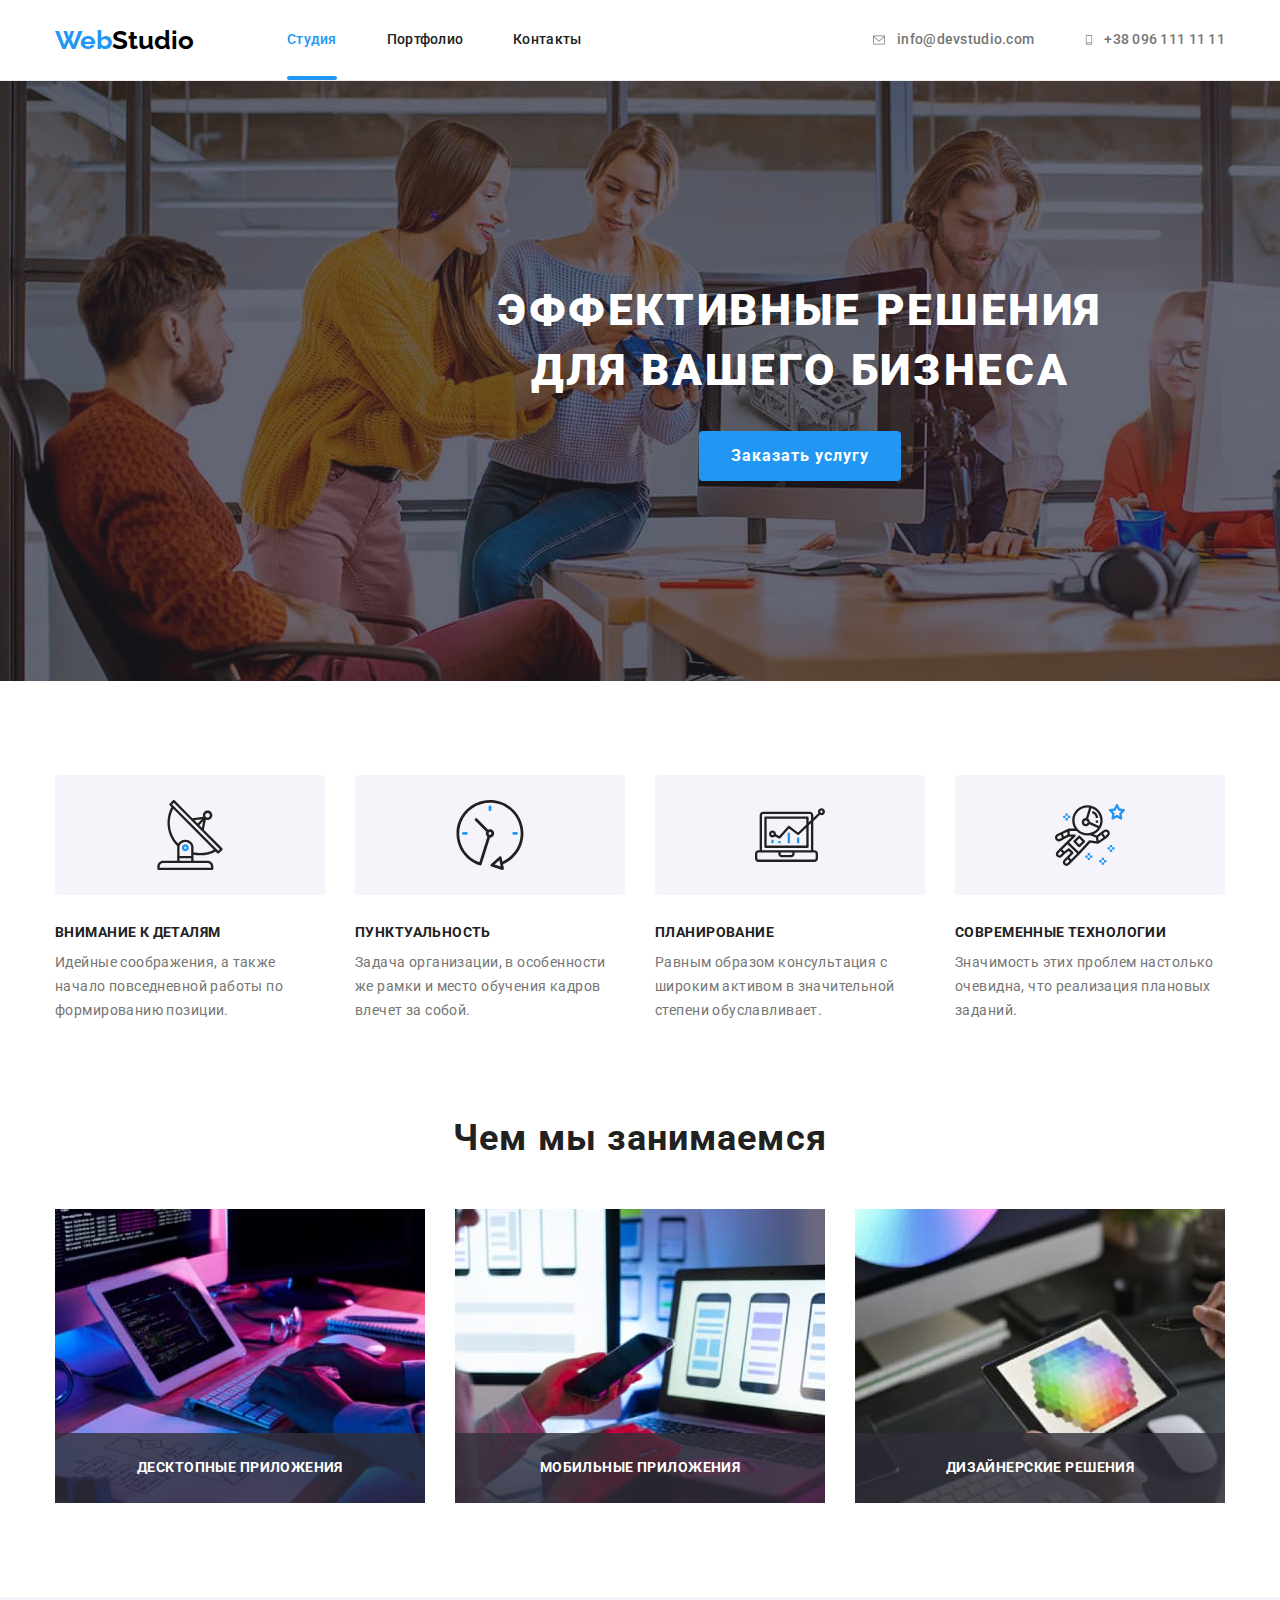
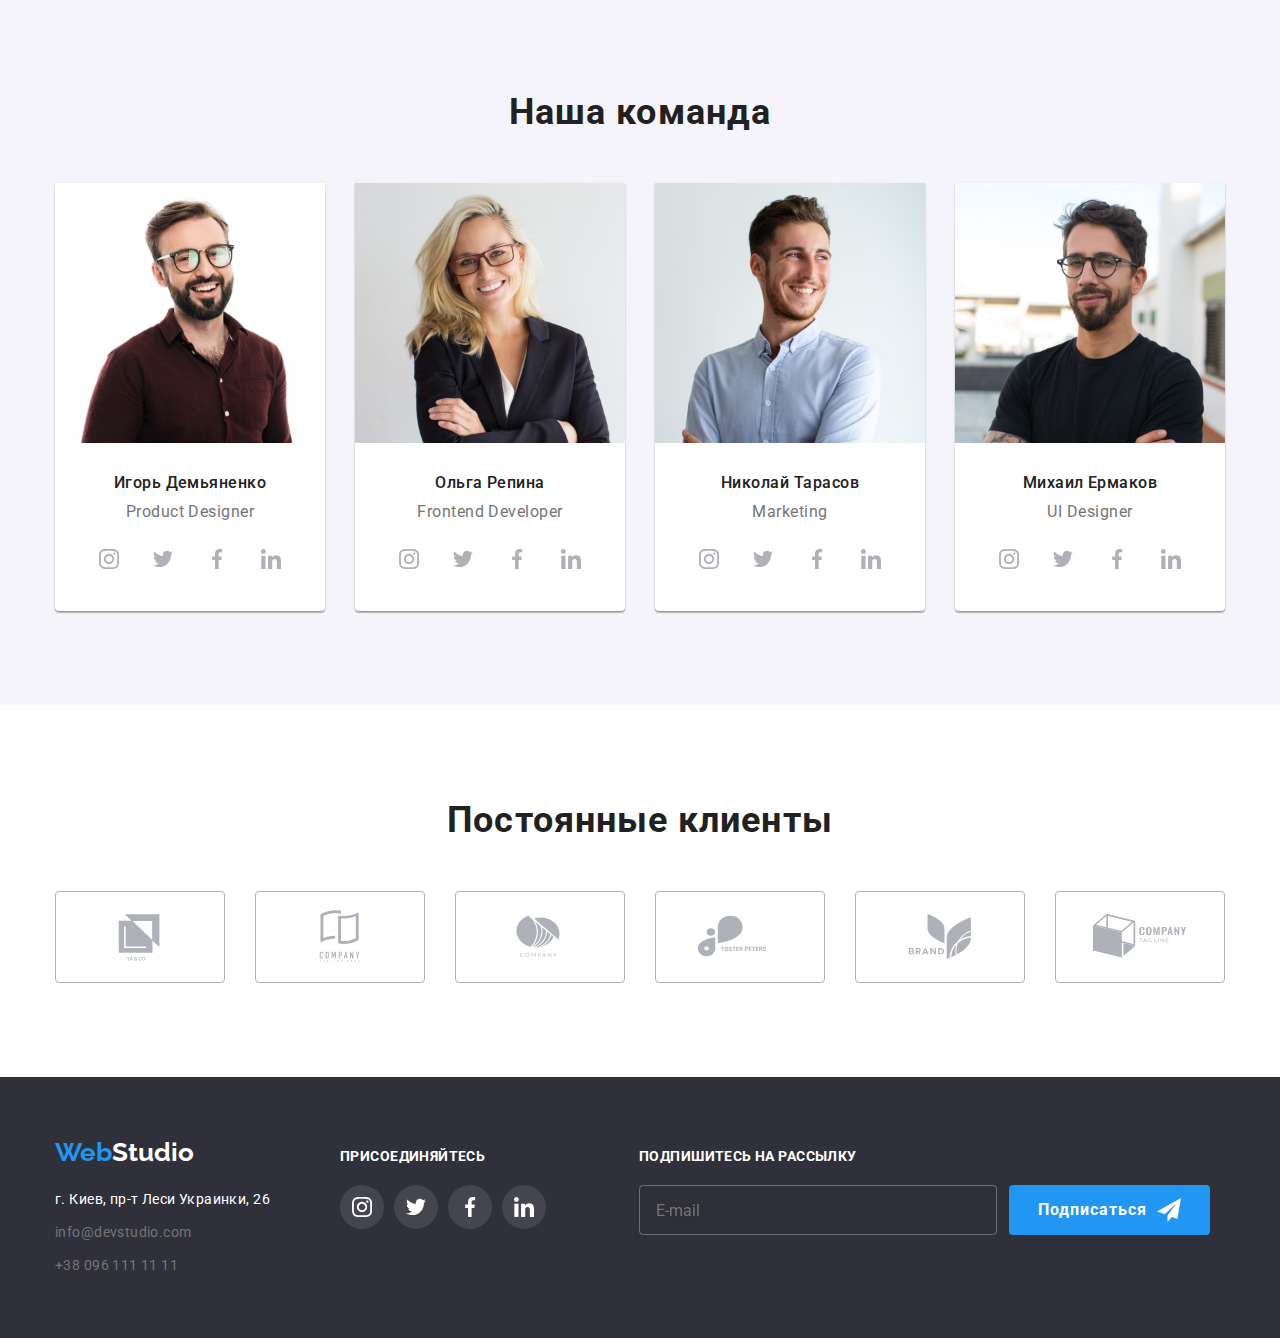
==== index.html @ 9da82aa9 "добавлена форма" ====
<!DOCTYPE html>
<html lang="ru">
<head>
    <meta charset="UTF-8">
    <meta http-equiv="X-UA-Compatible" content="IE=edge">
    <meta name="viewport" content="width=device-width, initial-scale=1.0">
    <title>Document</title>
    <link rel="preconnect" href="https://fonts.googleapis.com">
    <link rel="preconnect" href="https://fonts.gstatic.com" crossorigin>
    <link href="https://fonts.googleapis.com/css2?family=Raleway:wght@700&family=Roboto:wght@400;500;700;900&display=swap" rel="stylesheet">
    <link rel="stylesheet" href="https://cdnjs.cloudflare.com/ajax/libs/modern-normalize/1.1.0/modern-normalize.min.css">
    <link rel="stylesheet" href="./css/styles.css">
</head>
<body >
    <header class="page-header">
        <div class="container header-container">
        <nav class="navigation">
        <a href="" lang="en" class="logo"> <span class="accent-logo">Web</span>Studio</a>
            <ul class="site-nav list">
                <li class="site-nav-item current-page"><a class="site-nav-link site-nav-current" href="">Студия</a></li>
                <li class="site-nav-item"><a class="site-nav-link" href="./portfolio.html">Портфолио</a></li>
                <li class="site-nav-item"><a class="site-nav-link" href="">Контакты</a></li>
            </ul>
        </nav>
        <ul class="auth-nav list">
            <li class="navigation-link"><a href="mailto:info@devstudio.com" class="auth-nav-link link">
                <svg class="auth-nav-icon" width="16" height="12">
                    <use href="./images/sprite.svg#icon-mail"></use>
                </svg>
                info@devstudio.com</a></li>
            <li ><a href="tel:+380961111111" class="auth-nav-link link">
                <svg class="auth-nav-icon" width="10" height="16">
                    <use href="./images/sprite.svg#icon-phone"></use>
                </svg>
                +38 096 111 11 11</a></li>
        </ul>
        </div>
    </header>
    <main>
        <section class="hero">
            <div class="container">
            <h1 class="title hero-title">Эффективные решения <br> для вашего бизнеса</h1>
            <button type="button" class="button" data-modal-open>Заказать услугу</button>
            </div>
        </section>
        <section class="advantage-section">
            <div class="container">
<!--Скрыть заголовок-->
            <h2 class="visually-hidden">Преимущества</h2>
            <ul class="advantage-list list">
                <li class="advantage-list-wrap">
                   <div class="thumb">
                       <svg width="70" height="70">
                           <use href="./images/sprite.svg#icon-antenna"></use>
                       </svg>
                   </div>
                    <h3 class="advantage-list-title">Внимание к деталям</h3>
                    <p class="advantage-list-text">Идейные соображения, а также начало повседневной работы по формированию позиции.</p>
                </li>
                <li class="advantage-list-wrap">
                    <div class="thumb">
                        <svg width="70" height="70">
                            <use href="./images/sprite.svg#icon-clock"></use>
                        </svg>
                    </div>
                    <h3 class="advantage-list-title">Пунктуальность</h3>
                    <p class="advantage-list-text">Задача организации, в особенности же рамки и место обучения кадров влечет за собой.</p>
                </li>
                <li class="advantage-list-wrap">
                    <div class="thumb">
                        <svg width="70" height="70">
                            <use href="./images/sprite.svg#icon-diagram"></use>
                        </svg>
                    </div>
                    <h3 class="advantage-list-title">Планирование</h3>
                    <p class="advantage-list-text">Равным образом консультация с широким активом в значительной степени обуславливает.</p>
                </li>
                <li class="advantage-list-wrap">
                    <div class="thumb">
                        <svg width="70" height="70">
                            <use href="./images/sprite.svg#icon-astronaut"></use>
                        </svg>
                    </div>
                    <h3 class="advantage-list-title">Современные технологии</h3>
                    <p class="advantage-list-text">Значимость этих проблем настолько очевидна, что реализация плановых заданий.</p>
                </li>
            </ul>
            </div>
        </section>
        <section class="work-section">
            <div class="container">
            <h2 class="work">Чем мы занимаемся</h2>
            <ul class="work-list list">
                <li class="work-photo"><img src="images/box1.jpg" alt="Человек печатает на клавиатуре" width="370" height="294">
                <div class="work-thumb"><h3 class="work-name">Десктопные приложения</h3></div></li>
                <li class="work-photo"><img src="images/box2.jpg" alt="Смартфон и ноутбук" width="370" height="294">
                    <div class="work-thumb"><h3 class="work-name">Мобильные приложения</h3></div></li>
                <li class="work-photo"><img src="images/box3.jpg" alt="Палитра цветов" width="370" height="294">
                    <div class="work-thumb"><h3 class="work-name">Дизайнерские решения</h3></div></li>
            </ul>
        </div>
        </section>
        <section class="team-section">
            <div class="container">
                <h2 class="team">Наша команда</h2>
                <ul class="team-list list">
                    <li class="team-list-wrap">
                        <img src="images/photo1.jpg" alt="фото Игоря Демьяненко" width="270" height="260">
                        <div class="team-name">
                        <h3 class="team-list-title">Игорь Демьяненко</h3>
                        <p class="team-position" lang="en">Product Designer</p>
                        <ul class="master-social list">
                            <li class="social-item list"><a href="" class="social-link">
                                <svg class="social-icon" width="20" height="20">
                                    <use href="./images/sprite.svg#icon-instagram"></use>
                                </svg>
                            </a></li>
                            <li class="social-item list"><a href="" class="social-link">
                                <svg class="social-icon" width="20" height="20">
                                    <use href="./images/sprite.svg#icon-twitter"></use>
                                </svg>
                            </a></li>
                            <li class="social-item list"><a href="" class="social-link">
                                <svg class="social-icon" width="20" height="20">
                                    <use href="./images/sprite.svg#icon-facebook"></use>
                                </svg>
                            </a></li>
                            <li class="social-item list"><a href="" class="social-link">
                                <svg class="social-icon" width="20" height="20">
                                    <use href="./images/sprite.svg#icon-linkedin"></use>
                                </svg>
                            </a></li>
                        </ul>
                        </div>
                    </li>

                    <li class="team-list-wrap">
                        <img src="images/photo2.jpg" alt="фото Ольги Репиной" width="270" height="260">
                        <div class="team-name">
                        <h3 class="team-list-title">Ольга Репина</h3>
                        <p class="team-position" lang="en" >Frontend Developer</p>
                        <ul class="master-social list">
                            <li class="social-item list"><a href="" class="social-link">
                                <svg class="social-icon" width="20" height="20">
                                    <use href="./images/sprite.svg#icon-instagram"></use>
                                </svg>
                            </a></li>
                            <li class="social-item list"><a href="" class="social-link">
                                <svg class="social-icon" width="20" height="20">
                                    <use href="./images/sprite.svg#icon-twitter"></use>
                                </svg>
                            </a></li>
                            <li class="social-item list"><a href="" class="social-link">
                                <svg class="social-icon" width="20" height="20">
                                    <use href="./images/sprite.svg#icon-facebook"></use>
                                </svg>
                            </a></li>
                            <li class="social-item list"><a href="" class="social-link">
                                <svg class="social-icon" width="20" height="20">
                                    <use href="./images/sprite.svg#icon-linkedin"></use>
                                </svg>
                            </a></li>
                        </ul>
                        </div>
                     </li>

                    <li class="team-list-wrap">
                        <img src="images/photo3.jpg" alt="фото Николая Тарасова" width="270" height="260">
                        <div class="team-name">
                        <h3 class="team-list-title">Николай Тарасов</h3>
                        <p class="team-position" lang="en">Marketing</p>
                        <ul class="master-social list">
                            <li class="social-item list"><a href="" class="social-link">
                                <svg class="social-icon" width="20" height="20">
                                    <use href="./images/sprite.svg#icon-instagram"></use>
                                </svg>
                            </a></li>
                            <li class="social-item list"><a href="" class="social-link">
                                <svg class="social-icon" width="20" height="20">
                                    <use href="./images/sprite.svg#icon-twitter"></use>
                                </svg>
                            </a></li>
                            <li class="social-item list"><a href="" class="social-link">
                                <svg class="social-icon" width="20" height="20">
                                    <use href="./images/sprite.svg#icon-facebook"></use>
                                </svg>
                            </a></li>
                            <li class="social-item list"><a href="" class="social-link">
                                <svg class="social-icon" width="20" height="20">
                                    <use href="./images/sprite.svg#icon-linkedin"></use>
                                </svg>
                            </a></li>
                        </ul>
                        </div>
                     </li>

                    <li class="team-list-wrap">
                        <img src="images/photo4.jpg" alt="фото Михаила Ермакова" width="270" height="260">
                        <div class="team-name">
                        <p class="team-list-title">Михаил Ермаков</p>
                        <p class="team-position" lang="en">UI Designer</p>
                        <ul class="master-social list">
                            <li class="social-item list"><a href="" class="social-link">
                                <svg class="social-icon" width="20" height="20">
                                    <use href="./images/sprite.svg#icon-instagram"></use>
                                </svg>
                            </a></li>
                            <li class="social-item list"><a href="" class="social-link">
                                <svg class="social-icon" width="20" height="20">
                                    <use href="./images/sprite.svg#icon-twitter"></use>
                                </svg>
                            </a></li>
                            <li class="social-item list"><a href="" class="social-link">
                                <svg class="social-icon" width="20" height="20">
                                    <use href="./images/sprite.svg#icon-facebook"></use>
                                </svg>
                            </a></li>
                            <li class="social-item list"><a href="" class="social-link">
                                <svg class="social-icon" width="20" height="20">
                                    <use href="./images/sprite.svg#icon-linkedin"></use>
                                </svg>
                            </a></li>
                        </ul>
                        </div>
                    </li>
                </ul>
            </div>
        </section>
        <section class="container clients-section">
            <h2 class="clients">Постоянные клиенты</h2>
            <ul class="list partner-list">  
                <li class="partner"><a href="" class="partner-item">
                    <svg class="partner-logo" width="106" height="60">
                        <use href="./images/sprite.svg#icon-Logo-1"></use>
                    </svg></a></li> 
                <li class="partner"><a href="" class="partner-item">
                    <svg class="partner-logo" width="106" height="60">
                        <use href="./images/sprite.svg#icon-Logo-2"></use>
                    </svg></a></li>
                <li class="partner"><a href="" class="partner-item">
                    <svg class="partner-logo" width="106" height="60">
                        <use href="./images/sprite.svg#icon-Logo-3"></use>
                    </svg></a></li>
                <li class="partner"><a href="" class="partner-item">
                    <svg class="partner-logo" width="106" height="60">
                        <use href="./images/sprite.svg#icon-Logo-4"></use>
                    </svg></a></li>
                <li class="partner"><a href="" class="partner-item">
                    <svg class="partner-logo" width="106" height="60">
                        <use href="./images/sprite.svg#icon-Logo-5"></use>
                    </svg></a></li>
                <li class="partner"><a href="" class="partner-item">
                    <svg class="partner-logo" width="106" height="60">
                        <use href="./images/sprite.svg#icon-Logo-6"></use>
                    </svg></a></li>   
            </ul>
        </section>
    </main>
    <footer class="footer">
        <div class="footer-container container">
        <div class="address-container">
            <a href="" lang="en" class="logo-footer"> <span class="accent-logo">Web</span>Studio</a>
            <address class="address"> 
                <a href="https://goo.gl/maps/5iMmkAFJoWgHCpp79" target="_blank" class="address-map link">г. Киев, пр-т Леси Украинки, 26</a>  
                <ul class="address-list list">
                    <li class="address-mail"><a href="mailto:info@devstudio.com">info@devstudio.com</a></li>
                    <li><a href="tel:+380961111111" >+38 096 111 11 11</a></li>
                </ul>
            </address>
        </div>
        <div class="social-footer">
            <p class="social-title">присоединяйтесь</p>
            <ul class="master-social-footer">
                <li class="social-item list"><a href="" class="social-link-footer">
                    <svg class="social-icon-footer" width="20" height="20">
                        <use href="./images/sprite.svg#icon-instagram"></use>
                    </svg>
                </a></li>
                <li class="social-item list"><a href="" class="social-link-footer">
                    <svg class="social-icon-footer" width="20" height="20">
                        <use href="./images/sprite.svg#icon-twitter"></use>
                    </svg>
                </a></li>
                <li class="social-item list"><a href="" class="social-link-footer">
                    <svg class="social-icon-footer" width="20" height="20">
                        <use href="./images/sprite.svg#icon-facebook"></use>
                    </svg>
                </a></li>
                <li class="social-item list"><a href="" class="social-link-footer">
                    <svg class="social-icon-footer" width="20" height="20">
                        <use href="./images/sprite.svg#icon-linkedin"></use>
                    </svg>
                </a></li>
            </ul>
        </div>
        <div class="mail-container">
            <p class="social-title">подпишитесь на рассылку</p>
            <form class="mail-form">
                <input type="text" name="mail" placeholder="E-mail" class="form-input-mail">
                <button type="submit" class="button-mail">Подписаться
                    <svg class="send-icon" width="24" height="24">
                        <use href="./images/sprite.svg#icon-send"></use>
                    </svg>
                </button>


            </form>
        </div>
    </div>
        </footer>
        <div class="backdrop is-hidden" data-modal>
            <div class="modal">
                <button type="button" class="button-open" data-modal-close>
                    <svg class="button-open-icon" width="18" height="18">
                        <use href="./images/sprite.svg#icon-close"></use>
                    </svg>
                </button>
                <form class="form-info">
                <p class="info">Оставьте свои данные, мы вам перезвоним</p>
                    <label class="form-label"> Имя
                        <span class="form-field">
                            <input type="text" class="form-input" name="name">
                            <svg class="form-icon" width="18" height="18">
                                <use href="./images/sprite.svg#icon-person-black"></use>
                            </svg>
                        </span>
                    </label>
                    <label class="form-label"> Телефон
                        <span class="form-field">
                            <input type="tel" class="form-input" name="tel">
                            <svg class="form-icon" width="13" height="13">
                                <use href="./images/sprite.svg#icon-phone-black"></use>
                            </svg>
                        </span>
                    </label>
                    <label class="form-label"> Почта
                        <span class="form-field">
                            <input type="email" class="form-input" name="mail">
                            <svg class="form-icon" width="15" height="12">
                                <use href="./images/sprite.svg#icon-email-black"></use>
                            </svg>
                        </span>
                    </label>
                     <label class="form-comment-label" > Комментарий 
                         <span class="form-comment">
                        <textarea name="comment-area" class="comment-area" placeholder="Введите текст"></textarea></span>
                     </label>
                     <label class="checkbox-label" for="check">
                         <input type="checkbox" id="check" class="checkbox visually-hidden" name="policy">
                             <span class="icon-check">
                                <svg class="modal-form-icon" width="16" height="15">
                                    <use href="./images/sprite.svg#icon-Vector"></use>
                                </svg>
                             </span>Соглашаюсь с рассылкой и принимаю   <a href="" class="checkbox-link"> Условия договора</a> </label>
                         <div class="send-button"><button type="submit" class="button">Отправить</button></div>
                        </form>
            </div>
        </div>
        <script src="./js/modal.js"></script>
    </body>
    </html>
</body>
</html>
---- css/styles.css ----
:root {
  --primary-text-color: #757575;
  --title-text-color: #212121;
  --accent-color: #2196f3;
  --white-color: #ffffff;
  --grey-color: rgba(255, 255, 255, 0, 6);
  --bg-color: #2f303a;
  --secondary-bg-color: #f5f4fa;
}

body {
  color: var(--primary-text-color);
  font-family: Roboto, sans-serif;
}

.container {
  width: 1200px;
  padding-left: 15px;
  padding-right: 15px;
  margin: 0 auto;
}

.link {
  text-decoration: none;
}
.list {
  list-style: none;
  padding: 0;
  margin: 0;
}

img {
  display: block;
}

p,
h1,
h2,
h3,
h4,
h5,
h6 {
  margin-top: 0;
  margin-bottom: 0;
}

.visually-hidden {
  position: absolute;
  width: 1px;
  height: 1px;
  margin: -1px;
  padding: 0;
  overflow: hidden;
  border: 0;
  clip: rect(0 0 0 0);
}

/*header*/

.header-container {
  display: flex;
  align-items: center;
}
.page-header {
  border-bottom: 1px solid #ececec;
}

/*logo*/
.logo {
  margin-right: 93px;
  color: black;
  font-family: Raleway;
  font-weight: 700;
  font-size: 26px;
  line-height: 1.19;
  text-decoration: none;
}
.accent-logo {
  color: var(--accent-color);
}

/*navigation*/

.navigation {
  display: flex;
  align-items: center;
}

.site-nav,
.auth-nav {
  display: flex;
  align-items: center;
}

.site-nav a,
.auth-nav a {
  font-weight: 500;
  font-size: 14px;
  line-height: 1.14;
  letter-spacing: 0.02em;
}

.site-nav a {
  color: var(--title-text-color);
  text-decoration: none;
  transition: color 250ms cubic-bezier(0.4, 0, 0.2, 1);
}

.site-nav-link {
  display: block;
  padding-top: 32px;
  padding-bottom: 32px;
  position: relative;
}

.site-nav-current::after {
  position: absolute;
  bottom: 0;
  left: 0;
  content: '';
  display: block;
  background-color: #2196f3;
  border-radius: 2px;
  height: 4px;
  width: 100%;
}

.site-nav a:hover,
.site-nav a:focus {
  color: var(--accent-color);
}

.auth-nav a {
  color: var(--primary-text-color);
}

.auth-nav-icon {
  margin-right: 10px;
  fill: var(--primary-text-color);
  transition: fill 250ms cubic-bezier(0.4, 0, 0.2, 1);
}

.auth-nav-link:hover,
.auth-nav-link:focus {
  color: var(--accent-color);
}

.auth-nav-link:hover .auth-nav-icon,
.auth-nav-link:focus .auth-nav-icon {
  fill: var(--accent-color);
}

.site-nav-item:not(:last-child) {
  margin-right: 50px;
}

.current-page a {
  color: var(--accent-color);
}

.auth-nav {
  margin-left: auto;
}
.navigation-link {
  display: flex;
  align-items: center;
  margin-right: 50px;
}

.auth-nav-link {
  display: flex;
  align-items: center;
  font-size: 14px;
  line-height: 16px;
  letter-spacing: 0.02em;
  transition: color 250ms cubic-bezier(0.4, 0, 0.2, 1);
}

/*hero*/

.hero {
  padding-top: 200px;
  padding-bottom: 200px;
  text-align: center;
  background-color: var(--bg-color);
  background-image: linear-gradient(rgba(47, 48, 58, 0.4), rgba(47, 48, 58, 0.4)),
    url(../images/main/hero.jpg);
  background-repeat: no-repeat;
  background-position: center;
  width: 1600px;
  margin: auto;
}
.title {
  margin-top: 0;
  margin-bottom: 30px;

  color: var(--white-color);
  font-weight: 900;
  font-size: 44px;
  line-height: 1.36;
  letter-spacing: 0.06em;
  text-transform: uppercase;
}

.hero-title {
  margin-bottom: 30px;
}

.button {
  border-radius: 4px;
  border: none;
  padding: 10px 32px;
  min-width: 200px;
  color: var(--white-color);
  background-color: var(--accent-color);
  font-family: inherit;
  font-weight: 700;
  font-size: 16px;
  line-height: 1.9;
  text-align: center;
  letter-spacing: 0.06em;
  cursor: pointer;
  transition: background-color 250ms cubic-bezier(0.4, 0, 0.2, 1);
}

.button:hover,
.button:focus {
  background-color: #188ce8;
}

/*advantages*/

.thumb {
  display: flex;
  justify-content: center;
  align-items: center;
  margin-bottom: 30px;
  background-color: #f5f4fa;
  border-radius: 4px;
  width: 270px;
  height: 120px;
}

.icon {
  width: 65px;
  height: 70px;
}

.advantage-section {
  padding-top: 94px;
  padding-bottom: 94px;
}

.advantage-list-title {
  margin-bottom: 10px;
  color: var(--title-text-color);

  font-weight: 700;
  font-size: 14px;
  line-height: 1.14;
  letter-spacing: 0.03em;
  text-transform: uppercase;
}

.advantage-list-text {
  font-weight: 400;
  font-size: 14px;
  line-height: 1.71;
  letter-spacing: 0.03em;
}

.advantage-list {
  display: flex;
}

.advantage-list-wrap {
  width: 270px;
}

.advantage-list-wrap:not(:last-child) {
  margin-right: 30px;
}

/*work*/
.work,
.team {
  margin-bottom: 50px;
  color: var(--title-text-color);

  font-weight: 700;
  font-size: 36px;
  line-height: 1.17;
  font-weight: bold;
  text-align: center;
  letter-spacing: 0.03em;
}

.work-list {
  display: flex;
}

.work-photo:not(:last-child) {
  margin-right: 30px;
}

.work-photo {
  position: relative;
}

.work-thumb {
  position: absolute;
  bottom: 0;
  left: 0;
  display: flex;
  width: 100%;
  height: 70px;
  background-color: rgba(47, 48, 58, 0.8);

  justify-content: center;
  align-items: center;
}

.work-name {
  font-weight: 700;
  font-size: 14px;
  line-height: 1.14;
  letter-spacing: 0.03em;
  text-transform: uppercase;

  color: var(--white-color);
}

.work-section {
  padding-bottom: 94px;
}
/*team*/
.team-section {
  background: var(--secondary-bg-color);
  padding-top: 94px;
  padding-bottom: 94px;
}

.team-list-title {
  margin-bottom: 10px;
  color: var(--title-text-color);

  font-weight: 500;
  font-size: 16px;
  line-height: 1.19;
  letter-spacing: 0.03em;
}

.team-list {
  display: flex;
  justify-content: center;
}

.team-list-wrap:not(:last-child) {
  margin-right: 30px;
}

.team-list-wrap {
  width: 270px;
  background: var(--white-color);
  border-radius: 0px 0px 4px 4px;
  box-shadow: 0px 1px 3px rgba(0, 0, 0, 0.12), 0px 1px 1px rgba(0, 0, 0, 0.14),
    0px 2px 1px rgba(0, 0, 0, 0.2);
}

.team-name {
  padding-top: 30px;
  padding-bottom: 30px;
  text-align: center;
}

.team-position {
  margin-bottom: 16px;
  font-weight: 400;
  font-size: 16px;
  line-height: 1.19;
  text-align: center;
  letter-spacing: 0.03em;
}

.master-social {
  display: flex;
  justify-content: center;
}

.social-title {
  margin-bottom: 20px;
  font-weight: 700;
  font-size: 14px;
  line-height: 1.14;
  letter-spacing: 0.03em;
  text-transform: uppercase;
  color: var(--white-color);
}

.social-item {
  padding-left: 0;
  display: flex;
  justify-content: center;
  width: 44px;
  height: 44px;
}
.social-item:not(:last-child) {
  margin-right: 10px;
}

.social-link {
  display: flex;
  justify-content: center;
  align-items: center;
  width: 100%;
  border-radius: 50%;
  background-color: var(--white-color);
  transition: background-color 250ms cubic-bezier(0.4, 0, 0.2, 1);
}

.social-link:hover,
.social-link:focus {
  background-color: var(--accent-color);
}

.social-icon {
  fill: #afb1b8;
  transition: fill 250ms cubic-bezier(0.4, 0, 0.2, 1);
}
.social-link:hover .social-icon,
.social-link:focus .social-icon {
  fill: var(--white-color);
}

/*partners*/
.clients-section {
  padding-bottom: 94px;
  padding-top: 94px;
}

.partner-item {
  display: flex;
  justify-content: center;
  align-items: center;
  width: 170px;
  height: 92px;
  border: 1px solid #afb1b8;
  border-radius: 4px;
  transition: border 250ms cubic-bezier(0.4, 0, 0.2, 1),
    border-radius 250ms cubic-bezier(0.4, 0, 0.2, 1);
}

.partner:not(:last-child) {
  margin-right: 30px;
}

.partner-logo {
  fill: #afb1b8;
  transition: fill 250ms cubic-bezier(0.4, 0, 0.2, 1);
}

.partner-item:hover,
.partner-item:focus {
  border: 1px solid var(--accent-color);
  border-radius: 4px;
}

.partner-item:hover .partner-logo,
.partner-item:focus .partner-logo {
  fill: var(--accent-color);
}

.clients {
  font-weight: 700;
  font-size: 36px;
  line-height: 42px;
  text-align: center;
  letter-spacing: 0.03em;

  color: var(--title-text-color);
  margin-bottom: 50px;
}

.partner-list {
  display: flex;
}

/*footer*/
.footer-container {
  display: flex;
  align-items: baseline;
  position: relative;
}
.footer {
  padding-top: 60px;
  padding-bottom: 60px;
  background: var(--bg-color);
  padding-left: 15px;
  padding-right: 15px;
  margin: 0 auto;
}

.address-container {
  margin-right: 70px;
}
.address,
.address-list a {
  font-style: normal;
  font-weight: 400;
  font-size: 14px;
  line-height: 1.71;
  letter-spacing: 0.03em;
  transition: color 250ms cubic-bezier(0.4, 0, 0.2, 1);
}

.address-map {
  display: block;
  margin-bottom: 9px;
  color: var(--white-color);
}

.address-list a {
  color: var(--grey-color);
  text-decoration: none;
}

.address a:hover,
.address a:focus {
  color: var(--white-color);
}

.logo-footer {
  display: block;
  margin-bottom: 20px;
  color: var(--white-color);
  font-family: Raleway;
  font-weight: 700;
  font-size: 26px;
  line-height: 1.19;
  text-decoration: none;
}

.address-mail {
  margin-bottom: 9px;
}

.social-link-footer {
  display: flex;
  justify-content: center;
  align-items: center;
  width: 100%;
  border-radius: 50%;
  background-color: rgba(255, 255, 255, 0.1);
  transition: background-color 250ms cubic-bezier(0.4, 0, 0.2, 1);
}
.social-icon-footer {
  fill: var(--white-color);
}

.social-link-footer:hover,
.social-link-footer:focus {
  background-color: var(--accent-color);
}

.master-social-footer {
  display: flex;
  align-content: center;
  padding-left: 0;
  margin: 0;
}

.social-footer {
  margin-right: 93px;
}

.mail-form {
  display: flex;
}

.form-input-mail {
  padding-left: 16px;
  margin-right: 12px;
  width: 358px;
  height: 50px;
  border: 1px solid rgba(255, 255, 255, 0.3);
  box-sizing: border-box;
  filter: drop-shadow(0px 4px 4px rgba(0, 0, 0, 0.15));
  border-radius: 4px;
  background-color: transparent;
}

.form-input:focus {
  border-color: #2196f3;
  cursor: pointer;
  outline: none;
}

.form-input:focus + .form-icon {
  fill: var(--accent-color);
}

.button-mail {
  display: flex;
  align-items: center;
  justify-content: center;
  border-radius: 4px;
  border: none;
  padding: 10px 29px;
  min-width: 200px;
  height: 50px;
  color: var(--white-color);
  background-color: var(--accent-color);
  font-family: inherit;
  font-weight: 700;
  font-size: 16px;
  line-height: 1.9;
  text-align: center;
  letter-spacing: 0.06em;
  cursor: pointer;
  transition: background-color 250ms cubic-bezier(0.4, 0, 0.2, 1);
}

.send-icon {
  margin-left: 10px;
}

/*portfolio*/

.work-examples-section {
  padding-bottom: 94px;
  padding-top: 94px;
}

.work-button {
  padding: 6px 12px 6px 12px;
  color: var(--title-text-color);
  background-color: var(--secondary-bg-color);
  font-family: inherit;
  font-weight: 500;
  font-size: 16px;
  line-height: 1.63;
  text-align: center;
  letter-spacing: 0.03em;
  cursor: pointer;
  border-radius: 4px;
  border: none;
  transition: background-color 250ms cubic-bezier(0.4, 0, 0.2, 1),
    color 250ms cubic-bezier(0.4, 0, 0.2, 1), box-shadow 250ms cubic-bezier(0.4, 0, 0.2, 1);
}
.work-button:hover,
.work-button:focus {
  color: var(--white-color);
  background-color: var(--accent-color);
  box-shadow: 0px 3px 1px rgba(0, 0, 0, 0.1), 0px 1px 2px rgba(0, 0, 0, 0.08),
    0px 2px 2px rgba(0, 0, 0, 0.12);
}

.work-button-wrap:not(:last-child) {
  margin-right: 8px;
}

.work-card-element {
  flex-basis: calc(100% / 3 - 30px);
  margin-left: 30px;
  margin-top: 30px;
}

.work-card-link {
  display: block;
  transition: box-shadow 250ms cubic-bezier(0.4, 0, 0.2, 1);
}

.work-card-link:hover,
.work-card-link:focus {
  box-shadow: 0px 1px 1px rgba(0, 0, 0, 0.12), 0px 4px 4px rgba(0, 0, 0, 0.06),
    1px 4px 6px rgba(0, 0, 0, 0.16);
}

.work-card-element:hover .portfolio-text,
.work-card-element:focus .portfolio-text {
  transform: translateY(0);
}

.work-examples-overlay {
  position: relative;
  overflow: hidden;
}

.examples-text {
  font-weight: 400px;
  font-size: 18px;
  line-height: 1.56;
  letter-spacing: 0.03em;
  color: var(--white-color);
}

.portfolio-text {
  position: absolute;
  top: 0;
  left: 0;
  width: 100%;
  height: ;
  padding: 63px 24px 63px 24px;
  background-color: rgba(33, 150, 243, 0.9);
  transform: translateY(100%);
  transition: transform 250ms cubic-bezier(0.4, 0, 0.2, 1);
}

.work-examples {
  display: flex;
  flex-wrap: wrap;
  margin-left: -30px;
  margin-top: -30px;
}
.work-card-item {
  padding: 20px 24px 20px 24px;
  border: 1px solid #eeeeee;
  border-top: 0;
}

.work-examples-title {
  margin-bottom: 4px;
  color: var(--title-text-color);

  font-weight: 700;
  font-size: 18px;
  line-height: 2;
  letter-spacing: 0.06em;
}

.work-examples-form {
  font-weight: 400;
  font-size: 16px;
  line-height: 1.88;
  letter-spacing: 0.03em;
}

.work-link {
  text-decoration: none;
}

.work-nav {
  display: flex;
  margin-bottom: 50px;
  justify-content: center;
}

.backdrop {
  position: fixed;
  height: 100vh;
  width: 100vw;
  background-color: rgba(0, 0, 0, 0.2);
  top: 0;
  transition: opacity 250ms, visibility 250ms;
}

.modal {
  position: absolute;
  top: 50%;
  left: 50%;
  transform: translate(-50%, -50%);
  min-width: 528px;
  min-height: 581px;
  background-color: #ffffff;
  box-shadow: 0px 1px 3px rgba(0, 0, 0, 0.12), 0px 1px 1px rgba(0, 0, 0, 0.14),
    0px 2px 1px rgba(0, 0, 0, 0.2);
  border-radius: 4px;
}
.button-open {
  display: flex;
  justify-content: center;
  align-items: center;
  width: 30px;
  height: 30px;
  background-color: #ffffff;
  border: 1px solid rgba(0, 0, 0, 0.1);
  border-radius: 50%;
  position: absolute;
  right: 8px;
  top: 8px;
  transition: fill 250ms cubic-bezier(0.4, 0, 0.2, 1);
}

.button-open:hover,
.button-open:focus {
  fill: var(--accent-color);
  cursor: pointer;
}

.backdrop.is-hidden {
  opacity: 0;
  visibility: hidden;
  pointer-events: none;
}

.form-info {
  padding: 40px;
}
.info {
  margin-bottom: 12px;
  font-weight: bold;
  font-size: 20px;
  line-height: 1.15;
  text-align: center;
  letter-spacing: 0.03em;
  color: var(--title-text-color);
}

.form-field {
  display: block;
  position: relative;
}

.form-input {
  margin-top: 4px;
  margin-bottom: 10px;
  padding-left: 35px;
  width: 100%;
  height: 40px;
  border: 1px solid rgba(33, 33, 33, 0.2);
  box-sizing: border-box;
  border-radius: 4px;
  transition: border-color 250ms cubic-bezier(0.4, 0, 0.2, 1);
}

.form-icon {
  fill: #000;
  position: absolute;
  left: 15px;
  top: 50%;
  transform: translateY(-50%);
  transition: fill 250ms cubic-bezier(0.4, 0, 0.2, 1);
}

.comment-area {
  margin-top: 4px;
  margin-bottom: 20px;
  padding: 12px 16px 12px 16px;
  width: 100%;
  height: 120px;

  border: 1px solid rgba(33, 33, 33, 0.2);
  box-sizing: border-box;
  border-radius: 4px;
  resize: none;
  transition: border-color 250ms cubic-bezier(0.4, 0, 0.2, 1);
}

.comment-area::placeholder {
  font-weight: normal;
  font-size: 14px;
  line-height: 1.14;
  letter-spacing: 0.01em;
  color: rgba(117, 117, 117, 0.5);
}

.comment-area:focus {
  border-color: #2196f3;
  cursor: pointer;
  outline: none;
}

.form-comment {
  display: block;
}

.icon-check {
  display: flex;
  align-items: center;
  justify-content: center;
  width: 16px;
  height: 15px;
  border: 2px solid #212121;
  border-radius: 2px;
  margin-right: 7px;
}

.checkbox-label {
  display: flex;
  align-items: center;
  font-weight: normal;
  font-size: 14px;
  line-height: 1.71;
  letter-spacing: 0.03em;
  color: #757575;
}

.checkbox-link {
  color: var(--accent-color);
  margin-left: 5px;
}

.modal-form-icon {
  fill: #ffffff;
}

.checkbox:checked + .icon-check {
  background-color: var(--accent-color);
  background-size: contain;
  background-origin: border-box;
  border-color: var(--accent-color);
}

.send-button {
  display: flex;
  justify-content: center;
  margin-top: 30px;
}
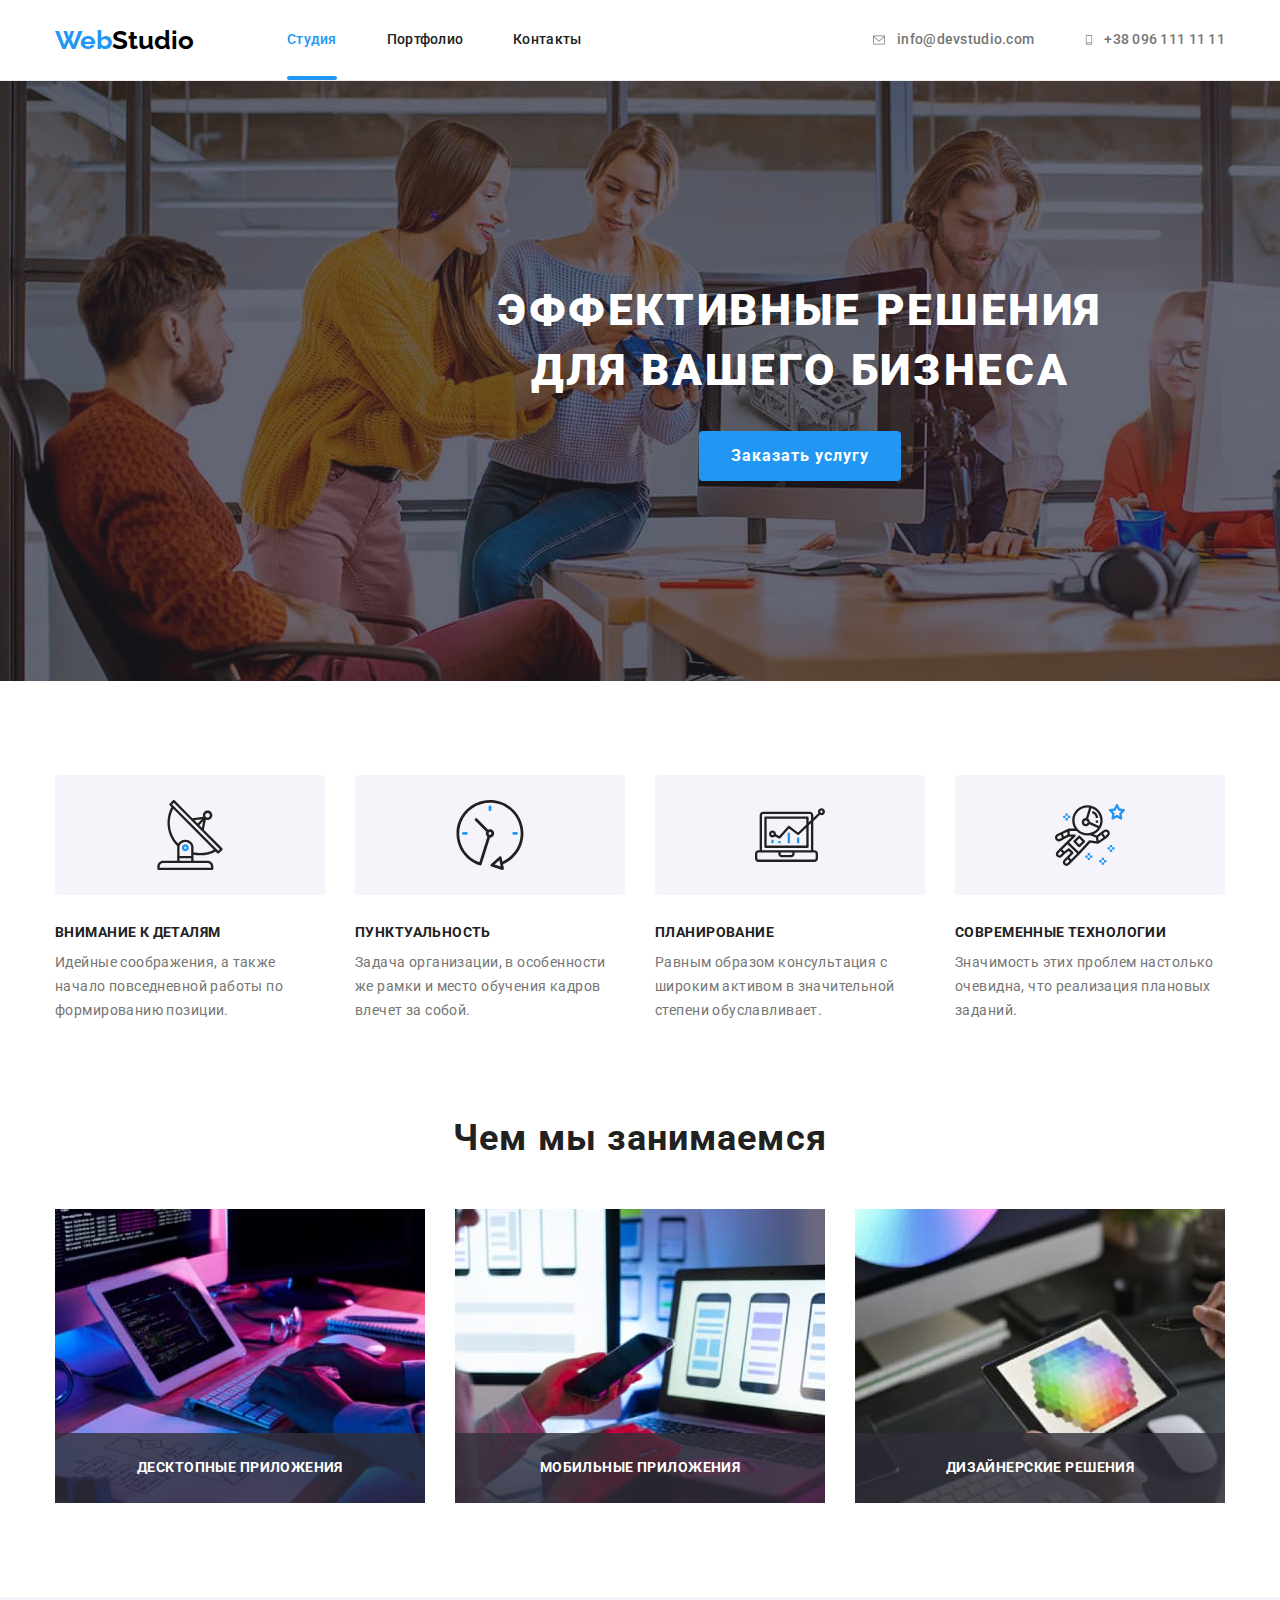
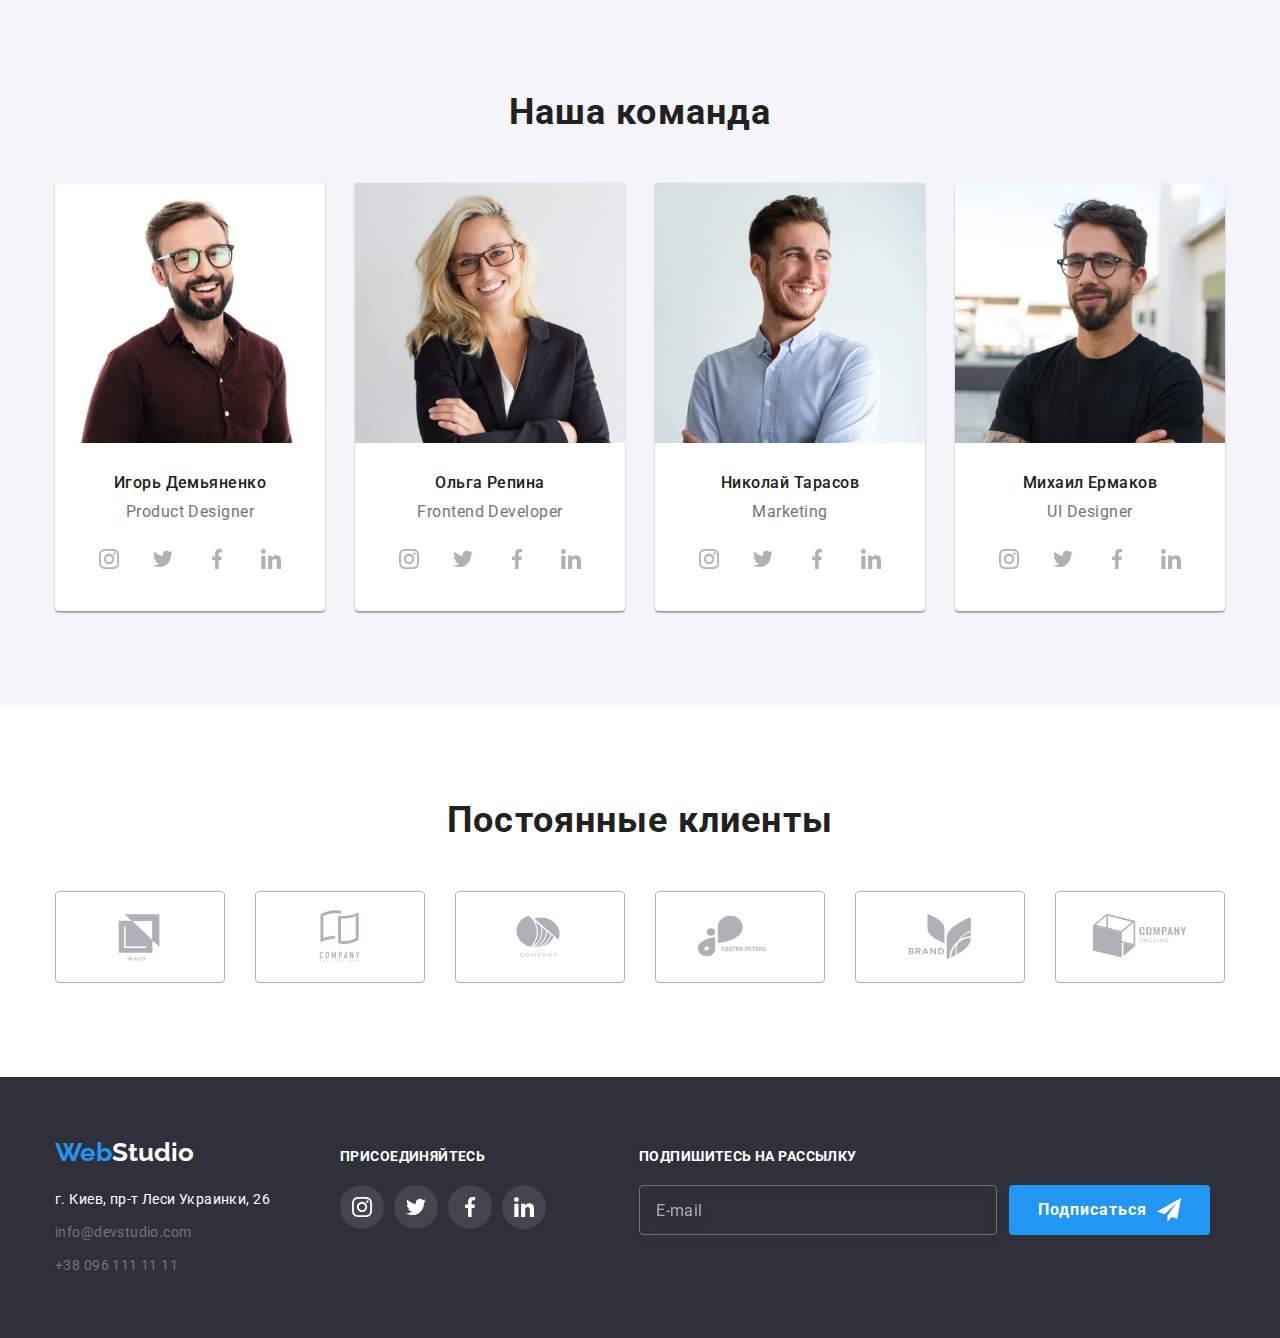
==== commit 96e157ac: "внесены поправки по дз" ====
--- a/index.html
+++ b/index.html
@@ -357,7 +357,5 @@
             </div>
         </div>
         <script src="./js/modal.js"></script>
-    </body>
-    </html>
 </body>
 </html>--- a/css/styles.css
+++ b/css/styles.css
@@ -446,8 +446,7 @@
   height: 92px;
   border: 1px solid #afb1b8;
   border-radius: 4px;
-  transition: border 250ms cubic-bezier(0.4, 0, 0.2, 1),
-    border-radius 250ms cubic-bezier(0.4, 0, 0.2, 1);
+  transition: border 250ms cubic-bezier(0.4, 0, 0.2, 1);
 }
 
 .partner:not(:last-child) {
@@ -462,7 +461,6 @@
 .partner-item:hover,
 .partner-item:focus {
   border: 1px solid var(--accent-color);
-  border-radius: 4px;
 }
 
 .partner-item:hover .partner-logo,
@@ -587,6 +585,19 @@
   filter: drop-shadow(0px 4px 4px rgba(0, 0, 0, 0.15));
   border-radius: 4px;
   background-color: transparent;
+  font-weight: 400px;
+  font-size: 16px;
+  line-height: 1.25;
+  letter-spacing: 0.03em;
+  color: rgba(255, 255, 255, 0.6);
+}
+
+.form-input-mail::placeholder {
+  font-weight: 400px;
+  font-size: 16px;
+  line-height: 1.25;
+  letter-spacing: 0.03em;
+  color: rgba(255, 255, 255, 0.6);
 }
 
 .form-input:focus {
@@ -878,6 +889,7 @@
 .checkbox-label {
   display: flex;
   align-items: center;
+  justify-content: center;
   font-weight: normal;
   font-size: 14px;
   line-height: 1.71;
